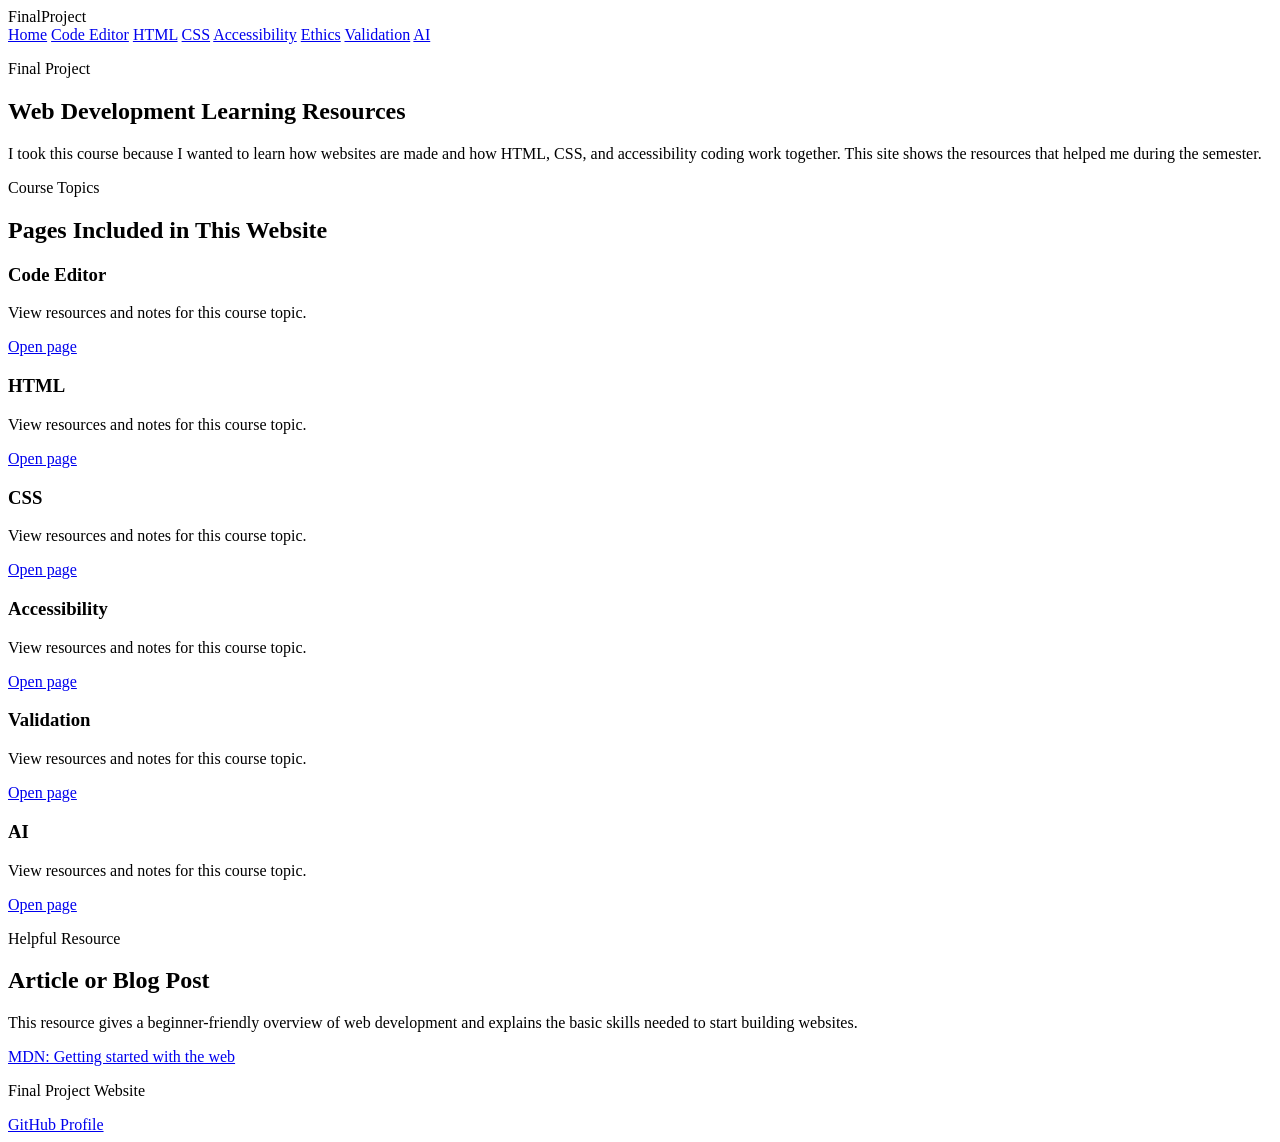
==== index.html @ 08820fb1 "Add files via upload" ====
<!DOCTYPE html>
<html lang="en">
<head>
    <meta charset="UTF-8">
    <meta name="viewport" content="width=device-width, initial-scale=1.0">
    <title>Web Development Learning Resources</title>
    <link rel="stylesheet" href="css/style.css">
</head>
<body>
    <header class="site-header">
        <nav class="navbar" aria-label="Main navigation">
            <div class="logo">FinalProject</div>
            <div class="nav-links">
            <a href="index.html">Home</a>
            <a href="code-editor.html">Code Editor</a>
            <a href="semantic.html">HTML</a>
            <a href="css.html">CSS</a>
            <a href="accessibility.html">Accessibility</a>
            <a href="ethics.html">Ethics</a>
            <a href="validation.html">Validation</a>
            <a href="ai.html">AI</a>
            </div>
        </nav>

        <section class="hero">
            <p class="eyebrow">Final Project</p>
            <h1>Web Development Learning Resources</h1>
            <p>I took this course because I wanted to learn how websites are made and how HTML, CSS, and accessibility coding work together. This site shows the resources that helped me during the semester.</p>
        </section>
    </header>

    <main>

        <section class="content-section">
            <div class="section-heading">
                <p class="mini-title">Course Topics</p>
                <h2>Pages Included in This Website</h2>
            </div>
            <div class="topic-grid">
            <article class="topic-card">
                <h3>Code Editor</h3>
                <p>View resources and notes for this course topic.</p>
                <a href="code-editor.html">Open page</a>
            </article>
            <article class="topic-card">
                <h3>HTML</h3>
                <p>View resources and notes for this course topic.</p>
                <a href="semantic.html">Open page</a>
            </article>
            <article class="topic-card">
                <h3>CSS</h3>
                <p>View resources and notes for this course topic.</p>
                <a href="css.html">Open page</a>
            </article>
            <article class="topic-card">
                <h3>Accessibility</h3>
                <p>View resources and notes for this course topic.</p>
                <a href="accessibility.html">Open page</a>
            </article>
           
            </article>
            <article class="topic-card">
                <h3>Validation</h3>
                <p>View resources and notes for this course topic.</p>
                <a href="validation.html">Open page</a>
            </article>
            <article class="topic-card">
                <h3>AI</h3>
                <p>View resources and notes for this course topic.</p>
                <a href="ai.html">Open page</a>
            </article>
            </div>
        </section>
    
        <section class="resource-card">
            <div>
                <p class="mini-title">Helpful Resource</p>
                <h2>Article or Blog Post</h2>
                <p>This resource gives a beginner-friendly overview of web development and explains the basic skills needed to start building websites.</p>
            </div>
            <a class="resource-button" href="https://developer.mozilla.org/en-US/docs/Learn_web_development/Getting_started" target="_blank" rel="noopener">
                MDN: Getting started with the web
            </a>
        </section>
    </main>

    <footer>
        <p>Final Project Website</p>
        <a href="https://github.com/cnguye79 target="_blank" rel="noopener">GitHub Profile</a>
    </footer>
</body>
</html>
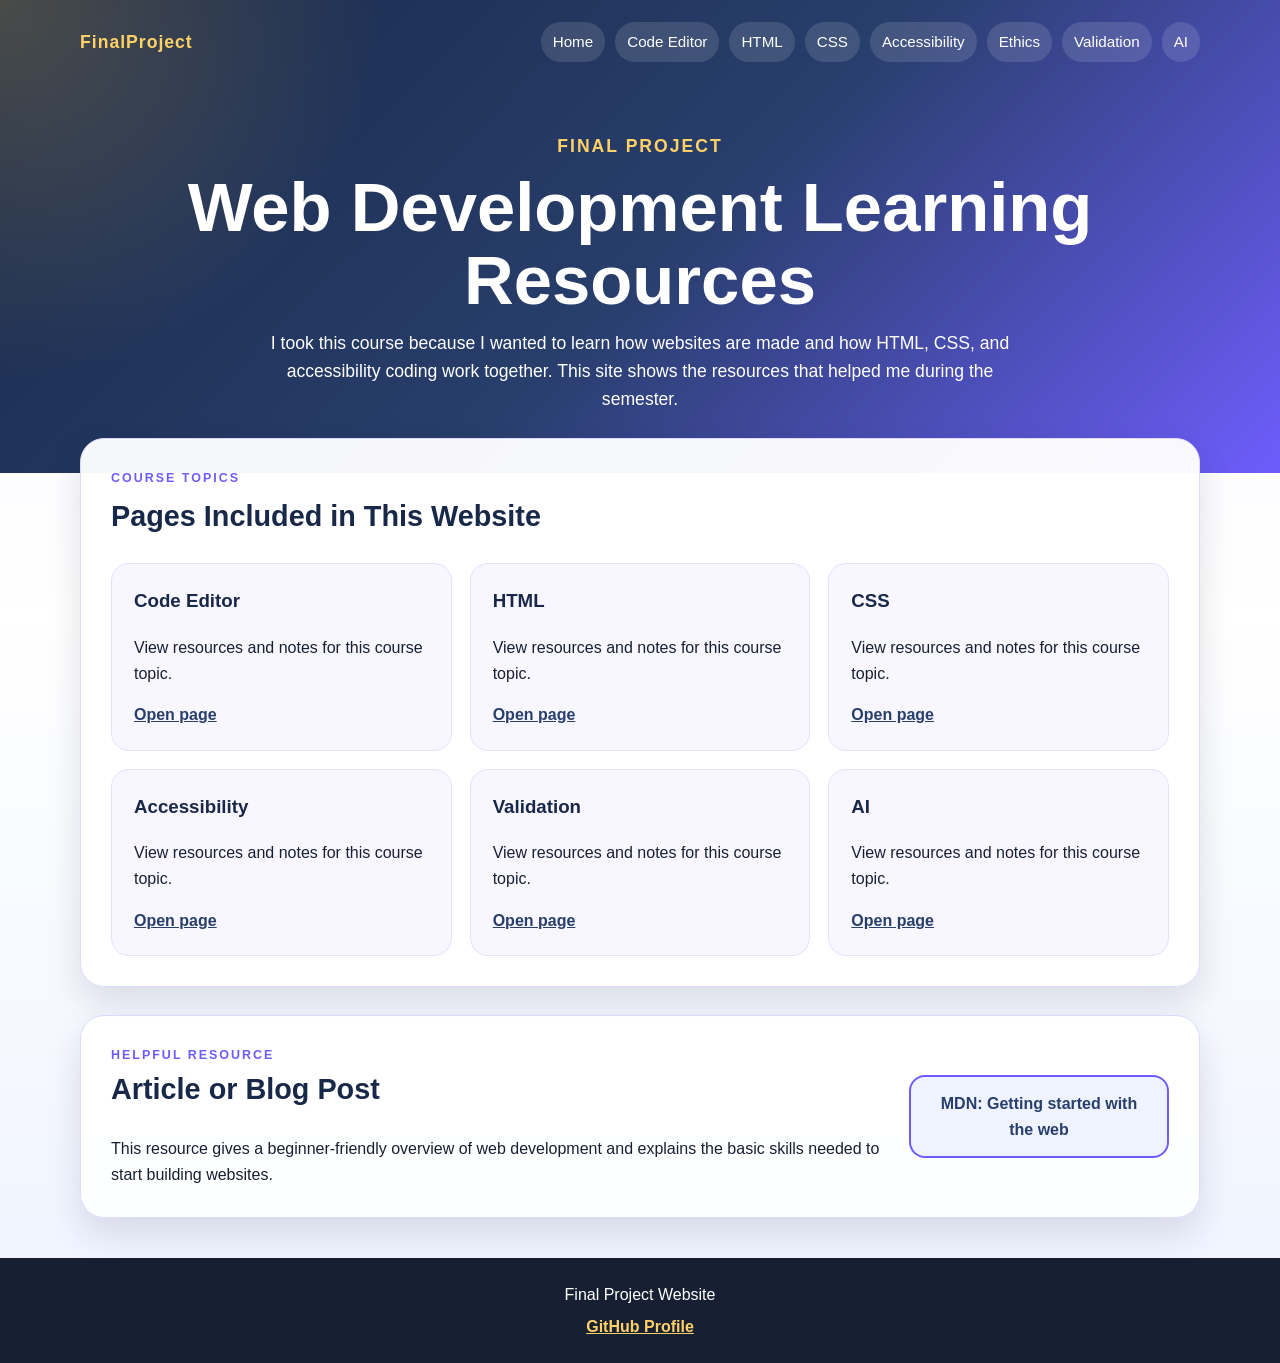
==== commit 219a4568: "Add files via upload" ====
--- a/index.html
+++ b/index.html
@@ -4,7 +4,7 @@
     <meta charset="UTF-8">
     <meta name="viewport" content="width=device-width, initial-scale=1.0">
     <title>Web Development Learning Resources</title>
-    <link rel="stylesheet" href="css/style.css">
+    <link rel="stylesheet" href="styles.css">
 </head>
 <body>
     <header class="site-header">
--- a/styles.css
+++ b/styles.css
@@ -0,0 +1,278 @@
+
+
+* {
+    box-sizing: border-box;
+}
+
+body {
+    margin: 0;
+    font-family: "Trebuchet MS", Verdana, sans-serif;
+    color: #172033;
+    background: linear-gradient(180deg, #f6f4ff 0%, #ffffff 45%, #eef3ff 100%);
+    line-height: 1.6;
+}
+
+.site-header {
+    background:
+        radial-gradient(circle at top left, rgba(248, 200, 74, 0.22), transparent 28%),
+        linear-gradient(135deg, #182848 0%, #283e6b 52%, #6d5dfc 100%);
+    color: white;
+    padding-bottom: 60px;
+}
+
+.navbar {
+    width: min(1120px, 92%);
+    margin: 0 auto;
+    padding: 22px 0;
+    display: flex;
+    justify-content: space-between;
+    align-items: center;
+    gap: 22px;
+}
+
+.logo {
+    font-weight: bold;
+    letter-spacing: 1px;
+    font-size: 1.1rem;
+    color: #ffd166;
+}
+
+.nav-links {
+    display: flex;
+    flex-wrap: wrap;
+    justify-content: flex-end;
+    gap: 10px;
+}
+
+.nav-links a {
+    color: #ffffff;
+    text-decoration: none;
+    font-size: 0.95rem;
+    padding: 8px 12px;
+    border-radius: 999px;
+    background-color: rgba(255, 255, 255, 0.12);
+}
+
+.nav-links a:hover,
+.nav-links a:focus {
+    background-color: #ffd166;
+    color: #172033;
+    text-decoration: underline;
+}
+
+.hero {
+    width: min(920px, 92%);
+    margin: 48px auto 0;
+    text-align: center;
+}
+
+.eyebrow,
+.mini-title {
+    text-transform: uppercase;
+    letter-spacing: 2px;
+    font-weight: bold;
+    font-size: 0.78rem;
+}
+
+.eyebrow {
+    color: #ffd166;
+}
+
+.hero h1 {
+    font-size: clamp(2.2rem, 6vw, 4.3rem);
+    line-height: 1.05;
+    margin: 12px 0;
+}
+
+.hero p {
+    max-width: 760px;
+    margin: 0 auto;
+    font-size: 1.1rem;
+}
+
+main {
+    width: min(1120px, 92%);
+    margin: -35px auto 40px;
+    display: grid;
+    gap: 28px;
+}
+
+.content-section,
+.resource-card {
+    background-color: rgba(255, 255, 255, 0.96);
+    border: 1px solid #ded9ff;
+    border-radius: 24px;
+    box-shadow: 0 16px 35px rgba(23, 32, 51, 0.13);
+    padding: 30px;
+}
+
+.section-heading {
+    margin-bottom: 20px;
+}
+
+.mini-title {
+    color: #6d5dfc;
+    margin: 0 0 4px;
+}
+
+h2,
+h3 {
+    color: #182848;
+}
+
+h2 {
+    margin-top: 0;
+    font-size: 1.8rem;
+}
+
+.topic-grid {
+    display: grid;
+    grid-template-columns: repeat(3, 1fr);
+    gap: 18px;
+}
+
+.topic-card {
+    background-color: #f8f7ff;
+    border: 1px solid #e4e0ff;
+    border-radius: 18px;
+    padding: 22px;
+    transition: transform 0.2s ease, box-shadow 0.2s ease;
+}
+
+.topic-card:hover {
+    transform: translateY(-4px);
+    box-shadow: 0 12px 24px rgba(23, 32, 51, 0.12);
+}
+
+.topic-card h3 {
+    margin-top: 0;
+}
+
+.topic-card a,
+.resource-button {
+    color: #283e6b;
+    font-weight: bold;
+}
+
+.topic-card a:hover,
+.topic-card a:focus,
+.resource-button:hover,
+.resource-button:focus {
+    color: #c97a00;
+    text-decoration: underline;
+}
+
+.two-column {
+    display: grid;
+    grid-template-columns: 1.4fr 0.9fr;
+    align-items: center;
+    gap: 24px;
+}
+
+.note-box {
+    background-color: #fff7df;
+    border-left: 6px solid #ffd166;
+    border-radius: 18px;
+    padding: 22px;
+}
+
+.note-box h3 {
+    margin-top: 0;
+}
+
+.resource-card {
+    display: flex;
+    justify-content: space-between;
+    align-items: center;
+    gap: 24px;
+}
+
+.resource-card p {
+    margin-bottom: 0;
+}
+
+.resource-button {
+    display: inline-block;
+    min-width: 260px;
+    text-align: center;
+    text-decoration: none;
+    background-color: #eef3ff;
+    border: 2px solid #6d5dfc;
+    border-radius: 16px;
+    padding: 14px 18px;
+}
+
+.resource-button:hover,
+.resource-button:focus {
+    background-color: #ffd166;
+    border-color: #ffd166;
+}
+
+footer {
+    background-color: #172033;
+    color: white;
+    padding: 24px;
+    text-align: center;
+}
+
+footer p {
+    margin: 0 0 6px;
+}
+
+footer a {
+    color: #ffd166;
+    font-weight: bold;
+}
+
+footer a:hover,
+footer a:focus {
+    color: white;
+}
+
+@media (max-width: 850px) {
+    .navbar,
+    .resource-card,
+    .two-column {
+        flex-direction: column;
+        display: flex;
+        align-items: stretch;
+    }
+
+    .nav-links {
+        justify-content: center;
+    }
+
+    .topic-grid {
+        grid-template-columns: 1fr 1fr;
+    }
+
+    .resource-button {
+        min-width: 100%;
+    }
+}
+
+@media (max-width: 560px) {
+    .navbar {
+        align-items: center;
+    }
+
+    .nav-links {
+        flex-direction: column;
+        width: 100%;
+    }
+
+    .nav-links a {
+        display: block;
+        text-align: center;
+    }
+
+    .topic-grid {
+        grid-template-columns: 1fr;
+    }
+
+    .content-section,
+    .resource-card {
+        padding: 22px;
+        border-radius: 18px;
+    }
+}
